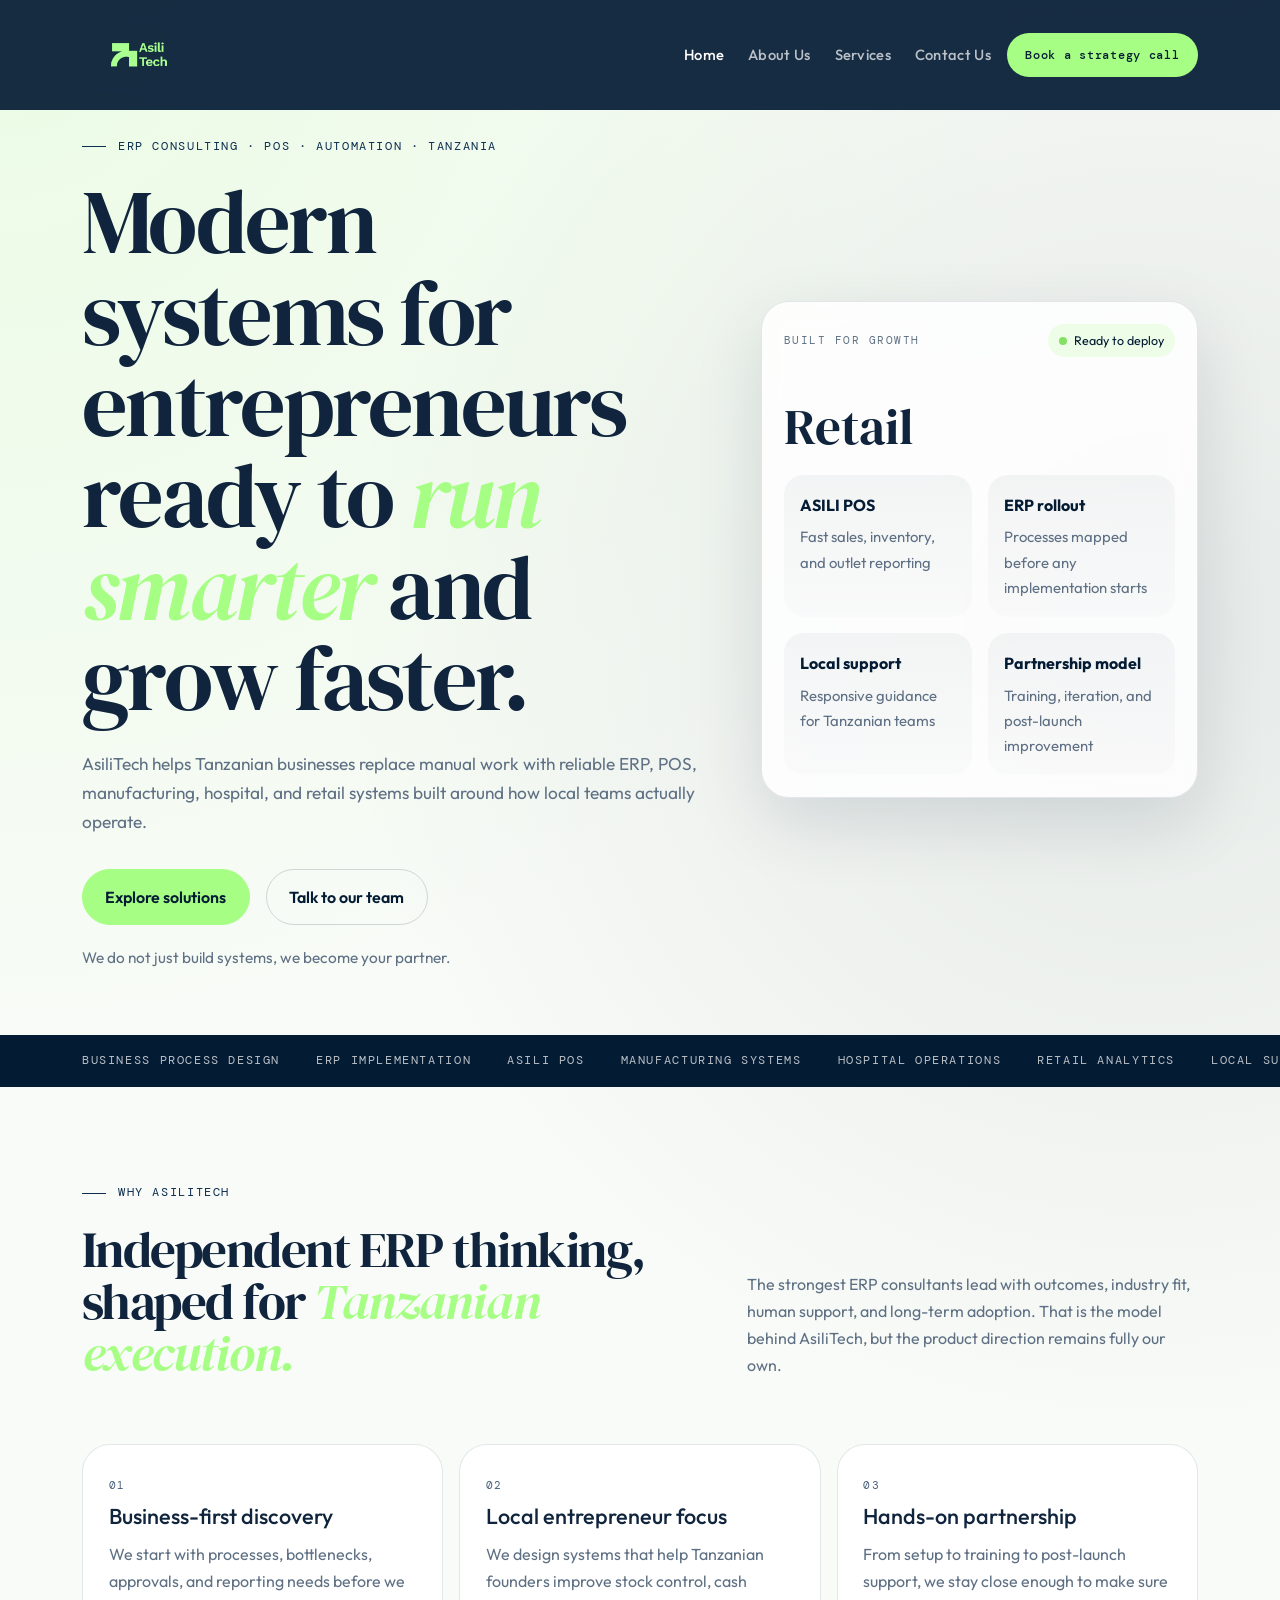
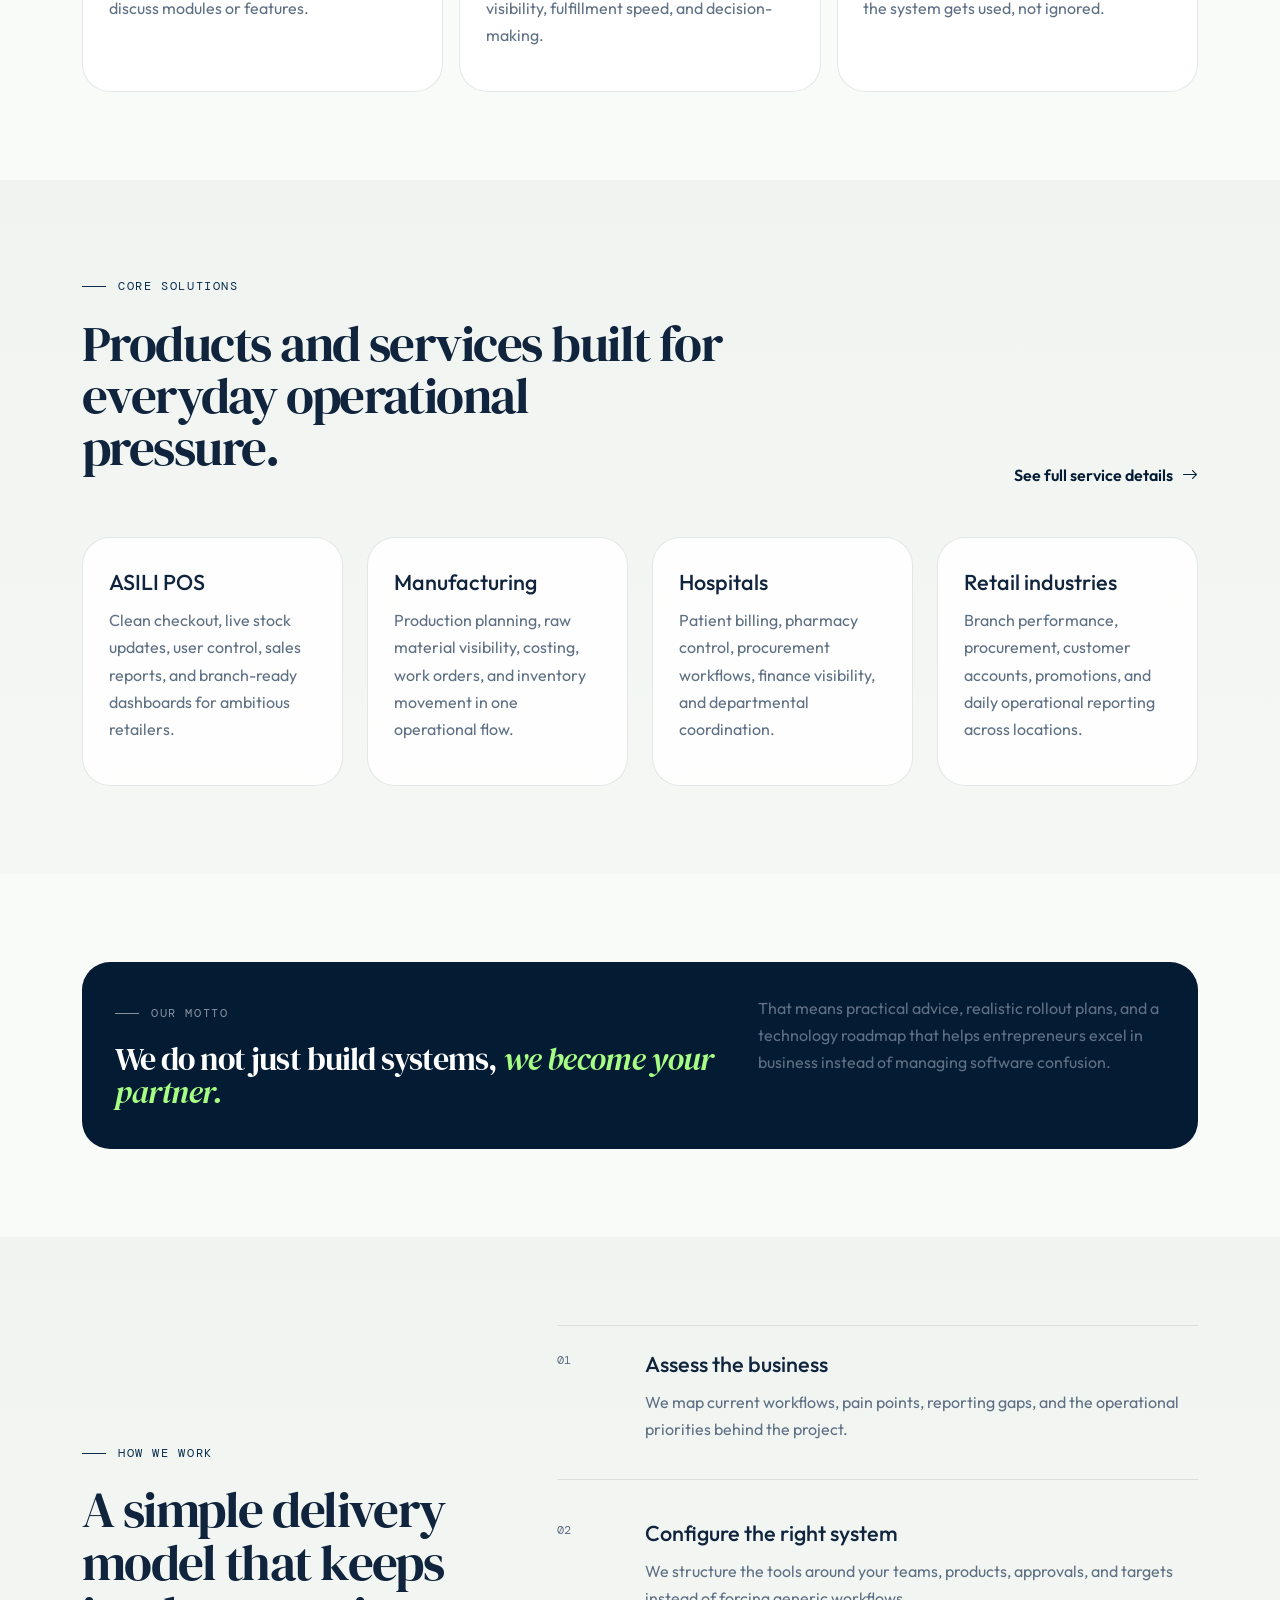
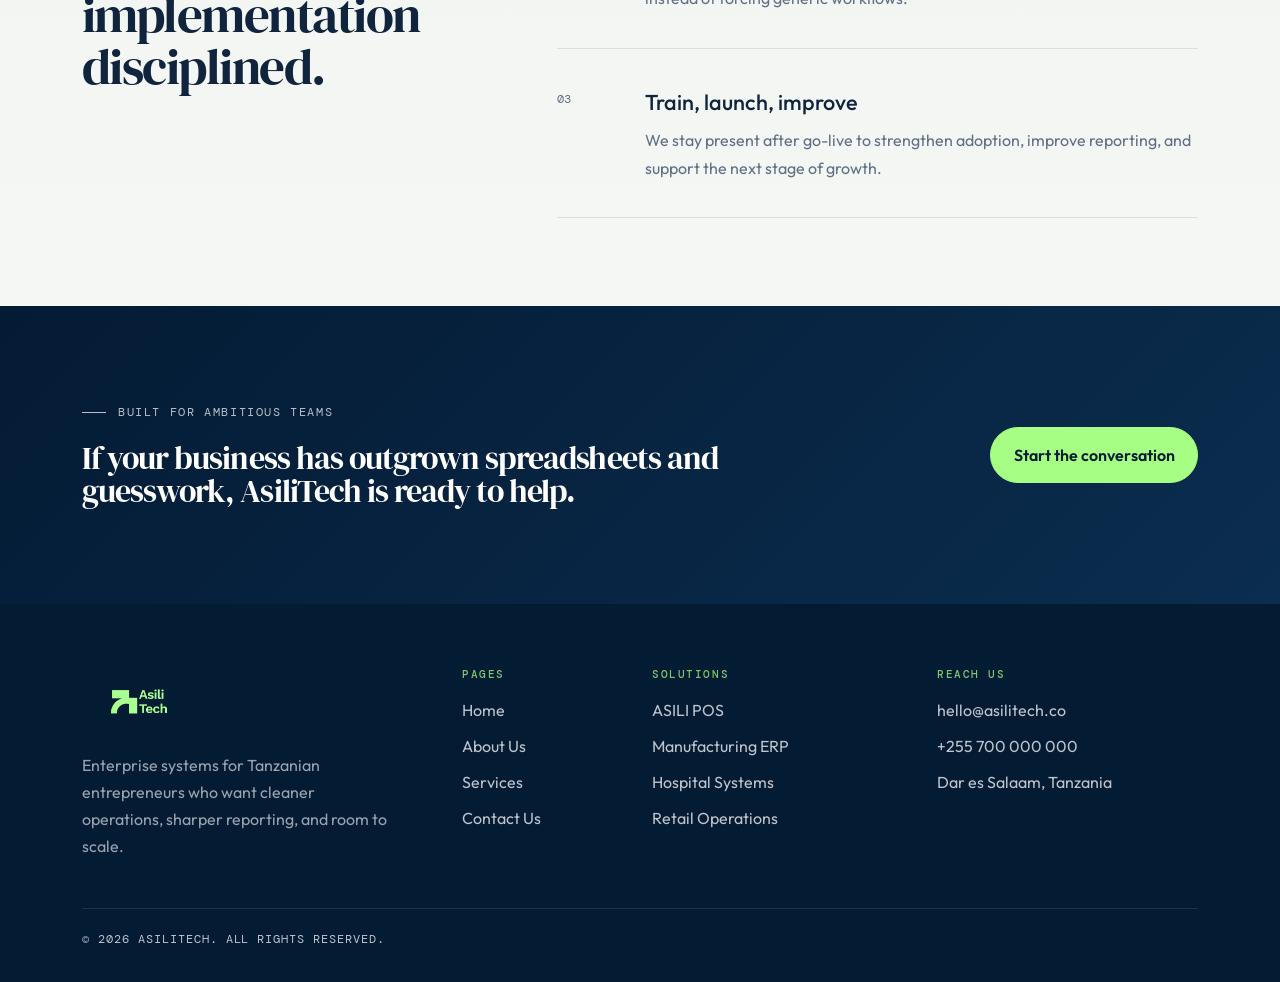
==== index.html @ 2e164e49 "Initial commit: Add Asili Technologies website pages, styles, and logos" ====
<!DOCTYPE html>
<html lang="en">
<head>
  <meta charset="UTF-8" />
  <meta name="viewport" content="width=device-width, initial-scale=1.0" />
  <title>AsiliTech | ERP Systems for Tanzanian Businesses</title>
  <meta name="description" content="AsiliTech builds modern ERP, POS, manufacturing, hospital, and retail systems for Tanzanian entrepreneurs and growth-stage businesses." />
  <link rel="icon" type="image/png" href="logos/darkthemefavicon.png" />
  <link rel="preconnect" href="https://fonts.googleapis.com" />
  <link rel="preconnect" href="https://fonts.gstatic.com" crossorigin />
  <link href="https://fonts.googleapis.com/css2?family=DM+Serif+Display:ital@0;1&family=DM+Mono:wght@400;500&family=Outfit:wght@300;400;500;600;700&display=swap" rel="stylesheet" />
  <link href="https://cdn.jsdelivr.net/npm/bootstrap@5.3.3/dist/css/bootstrap.min.css" rel="stylesheet" />
  <link rel="stylesheet" href="https://cdn.jsdelivr.net/npm/bootstrap-icons@1.11.3/font/bootstrap-icons.min.css" />
  <link rel="stylesheet" href="site.css" />
</head>
<body data-page="home">
  <nav class="navbar navbar-expand-lg fixed-top site-nav" id="siteNav">
    <div class="container">
      <a class="navbar-brand brand-lockup" href="index.html">
        <img src="logos/darkthemelogo_transparent.png" alt="AsiliTech logo" />
      </a>
      <button class="navbar-toggler" type="button" data-bs-toggle="collapse" data-bs-target="#siteNavbar" aria-controls="siteNavbar" aria-expanded="false" aria-label="Toggle navigation">
        <span class="navbar-toggler-icon"></span>
      </button>
      <div class="collapse navbar-collapse" id="siteNavbar">
        <ul class="navbar-nav ms-auto align-items-lg-center gap-lg-2">
          <li class="nav-item"><a class="nav-link" data-page-link="home" href="index.html">Home</a></li>
          <li class="nav-item"><a class="nav-link" data-page-link="about" href="about.html">About Us</a></li>
          <li class="nav-item"><a class="nav-link" data-page-link="services" href="services.html">Services</a></li>
          <li class="nav-item"><a class="nav-link" data-page-link="contact" href="contact.html">Contact Us</a></li>
          <li class="nav-item"><a class="nav-link nav-cta" href="contact.html">Book a strategy call</a></li>
        </ul>
      </div>
    </div>
  </nav>

  <main>
    <section class="hero-home">
      <div class="container">
        <div class="row align-items-center g-4 g-xl-5">
          <div class="col-lg-7">
            <span class="eyebrow reveal">ERP CONSULTING · POS · AUTOMATION · TANZANIA</span>
            <h1 class="display-title reveal reveal-delay-1">Modern systems for entrepreneurs ready to <em>run smarter</em> and grow faster.</h1>
            <p class="lead-copy reveal reveal-delay-2">AsiliTech helps Tanzanian businesses replace manual work with reliable ERP, POS, manufacturing, hospital, and retail systems built around how local teams actually operate.</p>
            <div class="hero-actions reveal reveal-delay-3">
              <a class="btn btn-brand" href="services.html">Explore solutions</a>
              <a class="btn btn-outline-brand" href="contact.html">Talk to our team</a>
            </div>
            <div class="hero-mini-note reveal reveal-delay-4">We do not just build systems, we become your partner.</div>
          </div>
          <div class="col-lg-5">
            <div class="hero-panel reveal reveal-delay-2">
              <div class="hero-panel-top">
                <span class="micro-label">Built for growth</span>
                <span class="status-pill"><span></span> Ready to deploy</span>
              </div>
              <div class="word-stack" data-word-cycle>
                <span class="word active">Retail</span>
                <span class="word">Manufacturing</span>
                <span class="word">Hospitals</span>
                <span class="word">Distribution</span>
              </div>
              <div class="metric-grid">
                <div class="metric-card">
                  <strong>ASILI POS</strong>
                  <span>Fast sales, inventory, and outlet reporting</span>
                </div>
                <div class="metric-card">
                  <strong>ERP rollout</strong>
                  <span>Processes mapped before any implementation starts</span>
                </div>
                <div class="metric-card">
                  <strong>Local support</strong>
                  <span>Responsive guidance for Tanzanian teams</span>
                </div>
                <div class="metric-card">
                  <strong>Partnership model</strong>
                  <span>Training, iteration, and post-launch improvement</span>
                </div>
              </div>
            </div>
          </div>
        </div>
      </div>
    </section>

    <section class="band-strip">
      <div class="container">
        <div class="band-track">
          <span>Business process design</span>
          <span>ERP implementation</span>
          <span>ASILI POS</span>
          <span>Manufacturing systems</span>
          <span>Hospital operations</span>
          <span>Retail analytics</span>
          <span>Local support</span>
        </div>
      </div>
    </section>

    <section class="section-space">
      <div class="container">
        <div class="row g-4 align-items-end mb-4 mb-lg-5">
          <div class="col-lg-7">
            <span class="eyebrow reveal">Why AsiliTech</span>
            <h2 class="section-title reveal reveal-delay-1">Independent ERP thinking, shaped for <em>Tanzanian execution.</em></h2>
          </div>
          <div class="col-lg-5">
            <p class="section-copy reveal reveal-delay-2">The strongest ERP consultants lead with outcomes, industry fit, human support, and long-term adoption. That is the model behind AsiliTech, but the product direction remains fully our own.</p>
          </div>
        </div>
        <div class="feature-grid">
          <article class="feature-card reveal">
            <span class="card-index">01</span>
            <h3>Business-first discovery</h3>
            <p>We start with processes, bottlenecks, approvals, and reporting needs before we discuss modules or features.</p>
          </article>
          <article class="feature-card reveal reveal-delay-1">
            <span class="card-index">02</span>
            <h3>Local entrepreneur focus</h3>
            <p>We design systems that help Tanzanian founders improve stock control, cash visibility, fulfillment speed, and decision-making.</p>
          </article>
          <article class="feature-card reveal reveal-delay-2">
            <span class="card-index">03</span>
            <h3>Hands-on partnership</h3>
            <p>From setup to training to post-launch support, we stay close enough to make sure the system gets used, not ignored.</p>
          </article>
        </div>
      </div>
    </section>

    <section class="section-space surface-muted">
      <div class="container">
        <div class="row g-4 align-items-end mb-4 mb-lg-5">
          <div class="col-lg-7">
            <span class="eyebrow reveal">Core solutions</span>
            <h2 class="section-title reveal reveal-delay-1">Products and services built for everyday operational pressure.</h2>
          </div>
          <div class="col-lg-5 text-lg-end reveal reveal-delay-2">
            <a class="text-link" href="services.html">See full service details <i class="bi bi-arrow-right"></i></a>
          </div>
        </div>
        <div class="row g-4">
          <div class="col-md-6 col-xl-3">
            <article class="solution-card reveal">
              <h3>ASILI POS</h3>
              <p>Clean checkout, live stock updates, user control, sales reports, and branch-ready dashboards for ambitious retailers.</p>
            </article>
          </div>
          <div class="col-md-6 col-xl-3">
            <article class="solution-card reveal reveal-delay-1">
              <h3>Manufacturing</h3>
              <p>Production planning, raw material visibility, costing, work orders, and inventory movement in one operational flow.</p>
            </article>
          </div>
          <div class="col-md-6 col-xl-3">
            <article class="solution-card reveal reveal-delay-2">
              <h3>Hospitals</h3>
              <p>Patient billing, pharmacy control, procurement workflows, finance visibility, and departmental coordination.</p>
            </article>
          </div>
          <div class="col-md-6 col-xl-3">
            <article class="solution-card reveal reveal-delay-3">
              <h3>Retail industries</h3>
              <p>Branch performance, procurement, customer accounts, promotions, and daily operational reporting across locations.</p>
            </article>
          </div>
        </div>
      </div>
    </section>

    <section class="section-space">
      <div class="container">
        <div class="quote-panel reveal">
          <div>
            <span class="eyebrow on-dark">Our motto</span>
            <h2>We do not just build systems, <em>we become your partner.</em></h2>
          </div>
          <p>That means practical advice, realistic rollout plans, and a technology roadmap that helps entrepreneurs excel in business instead of managing software confusion.</p>
        </div>
      </div>
    </section>

    <section class="section-space surface-muted">
      <div class="container">
        <div class="row g-4 align-items-center">
          <div class="col-lg-5">
            <span class="eyebrow reveal">How we work</span>
            <h2 class="section-title reveal reveal-delay-1">A simple delivery model that keeps implementation disciplined.</h2>
          </div>
          <div class="col-lg-7">
            <div class="timeline-list">
              <div class="timeline-item reveal">
                <span>01</span>
                <div>
                  <h3>Assess the business</h3>
                  <p>We map current workflows, pain points, reporting gaps, and the operational priorities behind the project.</p>
                </div>
              </div>
              <div class="timeline-item reveal reveal-delay-1">
                <span>02</span>
                <div>
                  <h3>Configure the right system</h3>
                  <p>We structure the tools around your teams, products, approvals, and targets instead of forcing generic workflows.</p>
                </div>
              </div>
              <div class="timeline-item reveal reveal-delay-2">
                <span>03</span>
                <div>
                  <h3>Train, launch, improve</h3>
                  <p>We stay present after go-live to strengthen adoption, improve reporting, and support the next stage of growth.</p>
                </div>
              </div>
            </div>
          </div>
        </div>
      </div>
    </section>

    <section class="section-space cta-block">
      <div class="container">
        <div class="row align-items-center g-4">
          <div class="col-lg-8">
            <span class="eyebrow on-dark reveal">Built for ambitious teams</span>
            <h2 class="cta-title reveal reveal-delay-1">If your business has outgrown spreadsheets and guesswork, AsiliTech is ready to help.</h2>
          </div>
          <div class="col-lg-4 text-lg-end reveal reveal-delay-2">
            <a class="btn btn-brand" href="contact.html">Start the conversation</a>
          </div>
        </div>
      </div>
    </section>
  </main>

  <footer class="site-footer">
    <div class="container">
      <div class="row g-4">
        <div class="col-lg-4">
          <img class="footer-logo" src="logos/darkthemelogo_transparent.png" alt="AsiliTech logo" />
          <p class="footer-copy-text">Enterprise systems for Tanzanian entrepreneurs who want cleaner operations, sharper reporting, and room to scale.</p>
        </div>
        <div class="col-6 col-lg-2">
          <h3>Pages</h3>
          <ul>
            <li><a href="index.html">Home</a></li>
            <li><a href="about.html">About Us</a></li>
            <li><a href="services.html">Services</a></li>
            <li><a href="contact.html">Contact Us</a></li>
          </ul>
        </div>
        <div class="col-6 col-lg-3">
          <h3>Solutions</h3>
          <ul>
            <li><a href="services.html">ASILI POS</a></li>
            <li><a href="services.html">Manufacturing ERP</a></li>
            <li><a href="services.html">Hospital Systems</a></li>
            <li><a href="services.html">Retail Operations</a></li>
          </ul>
        </div>
        <div class="col-lg-3">
          <h3>Reach us</h3>
          <ul>
            <li><a href="mailto:hello@asilitech.co">hello@asilitech.co</a></li>
            <li><a href="tel:+255700000000">+255 700 000 000</a></li>
            <li>Dar es Salaam, Tanzania</li>
          </ul>
        </div>
      </div>
      <div class="footer-bottom">
        <span>© <span data-year></span> AsiliTech. All rights reserved.</span>
      </div>
    </div>
  </footer>

  <script src="https://cdn.jsdelivr.net/npm/bootstrap@5.3.3/dist/js/bootstrap.bundle.min.js"></script>
  <script src="site.js"></script>
</body>
</html>
---- site.css ----
:root {
  --navy: #041b34;
  --navy-soft: #0b2d4f;
  --green: #a6ff84;
  --green-deep: #84df63;
  --mist: #eef2ef;
  --paper: #f8fbf7;
  --white: #ffffff;
  --text: #10253d;
  --muted: #5f7084;
  --border: rgba(4, 27, 52, 0.1);
  --border-strong: rgba(4, 27, 52, 0.16);
  --shadow: 0 25px 70px rgba(4, 27, 52, 0.12);
  --radius-lg: 28px;
  --radius-md: 20px;
  --radius-sm: 14px;
}

* {
  box-sizing: border-box;
}

html {
  scroll-behavior: smooth;
}

body {
  margin: 0;
  font-family: 'Outfit', sans-serif;
  color: var(--text);
  background:
    radial-gradient(circle at top left, rgba(166, 255, 132, 0.16), transparent 24%),
    radial-gradient(circle at 90% 15%, rgba(4, 27, 52, 0.08), transparent 22%),
    var(--paper);
  line-height: 1.7;
}

a {
  color: inherit;
}

img {
  max-width: 100%;
  display: block;
}

main {
  overflow: hidden;
}

.site-nav {
  padding: 1rem 0;
  background: rgba(4, 27, 52, 0.92);
  backdrop-filter: blur(14px);
  transition: box-shadow 0.25s ease, padding 0.25s ease;
}

.site-nav.is-scrolled {
  box-shadow: 0 14px 40px rgba(1, 16, 30, 0.18);
  padding: 0.8rem 0;
}

.brand-lockup img,
.footer-logo {
  width: 118px;
  height: 68px;
  object-fit: contain;
}

.navbar-toggler {
  border-color: rgba(255, 255, 255, 0.25);
}

.navbar-toggler:focus {
  box-shadow: none;
}

.navbar-toggler-icon {
  background-image: url("data:image/svg+xml,%3csvg xmlns='http://www.w3.org/2000/svg' viewBox='0 0 30 30'%3e%3cpath stroke='rgba(255,255,255,0.82)' stroke-linecap='round' stroke-miterlimit='10' stroke-width='2' d='M4 7h22M4 15h22M4 23h22'/%3e%3c/svg%3e");
}

.nav-link {
  color: rgba(255, 255, 255, 0.7) !important;
  font-size: 0.92rem;
  font-weight: 500;
  letter-spacing: 0.02em;
}

.nav-link:hover,
.nav-link.is-active {
  color: var(--white) !important;
}

.nav-cta {
  background: var(--green);
  color: var(--navy) !important;
  border-radius: 999px;
  padding: 0.72rem 1.15rem !important;
  font-family: 'DM Mono', monospace;
  font-size: 0.75rem;
  letter-spacing: 0.06em;
}

.nav-cta:hover {
  background: var(--green-deep);
}

.hero-home,
.page-hero {
  position: relative;
  padding-top: 8rem;
}

.hero-home {
  min-height: 100vh;
  display: flex;
  align-items: center;
  padding-bottom: 4rem;
}

.page-hero {
  padding-bottom: 2.5rem;
}

.eyebrow,
.micro-label,
.plan-label,
.site-footer h3,
.card-index,
.form-note {
  font-family: 'DM Mono', monospace;
  letter-spacing: 0.14em;
  text-transform: uppercase;
}

.eyebrow {
  display: inline-flex;
  align-items: center;
  gap: 0.75rem;
  color: var(--navy-soft);
  font-size: 0.72rem;
  margin-bottom: 1.25rem;
  opacity: 0.72;
}

.eyebrow::before {
  content: '';
  width: 24px;
  height: 1px;
  background: currentColor;
}

.on-dark {
  color: rgba(255, 255, 255, 0.72);
}

.display-title,
.page-title,
.section-title,
.cta-title,
.quote-panel h2 {
  font-family: 'DM Serif Display', serif;
  letter-spacing: -0.03em;
  line-height: 1.02;
}

.display-title {
  max-width: 11ch;
  font-size: clamp(3.1rem, 7vw, 6.15rem);
  margin-bottom: 1.5rem;
}

.page-title {
  font-size: clamp(2.6rem, 5vw, 4.8rem);
}

.section-title {
  font-size: clamp(2rem, 4vw, 3.5rem);
  margin-bottom: 1rem;
}

.display-title em,
.page-title em,
.section-title em,
.cta-title em,
.quote-panel em {
  color: var(--green);
  font-style: italic;
}

.lead-copy,
.page-copy,
.section-copy,
.hero-mini-note,
.quote-panel p,
.feature-card p,
.solution-card p,
.timeline-item p,
.pricing-card p,
.contact-card p,
.info-card h3,
.footer-copy-text {
  color: var(--muted);
}

.lead-copy,
.page-copy {
  font-size: 1.08rem;
  max-width: 58ch;
}

.hero-actions {
  display: flex;
  flex-wrap: wrap;
  gap: 1rem;
  margin-top: 2rem;
}

.hero-mini-note {
  margin-top: 1.25rem;
  font-size: 0.96rem;
}

.btn-brand,
.btn-outline-brand {
  border-radius: 999px;
  padding: 0.95rem 1.4rem;
  font-weight: 600;
  transition: transform 0.2s ease, background 0.2s ease, color 0.2s ease, border-color 0.2s ease;
}

.btn-brand {
  background: var(--green);
  border: 1px solid var(--green);
  color: var(--navy);
}

.btn-brand:hover {
  background: var(--green-deep);
  border-color: var(--green-deep);
  color: var(--navy);
  transform: translateY(-1px);
}

.btn-outline-brand {
  background: transparent;
  border: 1px solid var(--border-strong);
  color: var(--navy);
}

.btn-outline-brand:hover {
  border-color: var(--navy);
  color: var(--navy);
  transform: translateY(-1px);
}

.hero-panel,
.quote-panel,
.contact-form-panel,
.info-card,
.contact-card,
.feature-card,
.solution-card,
.pricing-card {
  border: 1px solid var(--border);
  border-radius: var(--radius-lg);
  background: rgba(255, 255, 255, 0.84);
  backdrop-filter: blur(12px);
}

.hero-panel {
  padding: 1.35rem;
  box-shadow: var(--shadow);
}

.hero-panel-top,
.footer-bottom {
  display: flex;
  justify-content: space-between;
  align-items: center;
  gap: 1rem;
}

.micro-label {
  font-size: 0.68rem;
  color: var(--muted);
}

.status-pill {
  display: inline-flex;
  align-items: center;
  gap: 0.45rem;
  padding: 0.38rem 0.7rem;
  border-radius: 999px;
  background: rgba(166, 255, 132, 0.18);
  color: var(--navy);
  font-size: 0.78rem;
}

.status-pill span {
  width: 8px;
  height: 8px;
  border-radius: 50%;
  background: var(--green-deep);
}

.word-stack {
  position: relative;
  min-height: 4.5rem;
  margin: 1.6rem 0 1.25rem;
}

.word-stack .word {
  position: absolute;
  inset: 0;
  opacity: 0;
  transform: translateY(16px);
  transition: opacity 0.35s ease, transform 0.35s ease;
  font-family: 'DM Serif Display', serif;
  font-size: clamp(2.2rem, 4vw, 3.2rem);
}

.word-stack .word.active {
  opacity: 1;
  transform: translateY(0);
}

.metric-grid,
.feature-grid,
.pricing-grid,
.industry-grid {
  display: grid;
  gap: 1rem;
}

.metric-grid {
  grid-template-columns: repeat(2, minmax(0, 1fr));
}

.metric-card {
  padding: 1.05rem;
  border-radius: var(--radius-md);
  background: linear-gradient(180deg, rgba(4, 27, 52, 0.04), rgba(4, 27, 52, 0.01));
}

.metric-card strong,
.pricing-card h3,
.contact-card a,
.contact-card strong {
  display: block;
  color: var(--navy);
}

.metric-card span {
  display: block;
  margin-top: 0.35rem;
  color: var(--muted);
  font-size: 0.93rem;
}

.band-strip {
  background: var(--navy);
  overflow: hidden;
  padding: 1rem 0;
}

.band-track {
  display: flex;
  gap: 2.25rem;
  white-space: nowrap;
  color: rgba(255, 255, 255, 0.72);
  font-family: 'DM Mono', monospace;
  font-size: 0.72rem;
  letter-spacing: 0.14em;
  text-transform: uppercase;
  animation: marquee 26s linear infinite;
}

@keyframes marquee {
  from { transform: translateX(0); }
  to { transform: translateX(-30%); }
}

.section-space {
  padding: 5.5rem 0;
}

.surface-muted {
  background: linear-gradient(180deg, rgba(4, 27, 52, 0.03), rgba(4, 27, 52, 0.015));
}

.feature-grid {
  grid-template-columns: repeat(3, minmax(0, 1fr));
}

.feature-grid-wide {
  grid-template-columns: repeat(4, minmax(0, 1fr));
}

.feature-card,
.solution-card,
.pricing-card,
.info-card,
.contact-card,
.contact-form-panel {
  padding: 1.6rem;
}

.feature-card h3,
.solution-card h3,
.timeline-item h3,
.info-card h3,
.contact-card a,
.contact-card strong {
  font-size: 1.35rem;
  line-height: 1.2;
  margin: 0.4rem 0 0.7rem;
}

.card-index,
.plan-label,
.site-footer h3 {
  font-size: 0.7rem;
  color: var(--navy-soft);
  opacity: 0.75;
}

.text-link {
  font-weight: 600;
  color: var(--navy);
  text-decoration: none;
}

.text-link i {
  margin-left: 0.35rem;
}

.quote-panel {
  background: var(--navy);
  color: var(--white);
  display: grid;
  grid-template-columns: 1.2fr 0.8fr;
  gap: 2rem;
  padding: 2rem;
}

.quote-panel h2,
.cta-title {
  color: var(--white);
}

.timeline-list {
  display: grid;
  gap: 1rem;
}

.timeline-item {
  display: grid;
  grid-template-columns: 72px 1fr;
  gap: 1rem;
  align-items: start;
  padding: 1.2rem 0;
  border-bottom: 1px solid var(--border);
}

.timeline-item:first-child {
  border-top: 1px solid var(--border);
}

.timeline-item span {
  font-family: 'DM Mono', monospace;
  color: var(--muted);
  font-size: 0.78rem;
  padding-top: 0.3rem;
}

.cta-block {
  background: linear-gradient(135deg, var(--navy), var(--navy-soft));
}

.site-footer {
  background: var(--navy);
  color: rgba(255, 255, 255, 0.74);
  padding: 4rem 0 2rem;
}

.site-footer h3 {
  color: var(--green);
  margin-bottom: 1rem;
}

.site-footer ul {
  list-style: none;
  padding: 0;
  margin: 0;
}

.site-footer li {
  margin-bottom: 0.55rem;
}

.site-footer a {
  color: rgba(255, 255, 255, 0.74);
  text-decoration: none;
}

.site-footer a:hover {
  color: var(--white);
}

.footer-copy-text {
  margin-top: 1rem;
  max-width: 28ch;
  color: rgba(255, 255, 255, 0.6);
}

.footer-bottom {
  margin-top: 2rem;
  padding-top: 1.25rem;
  border-top: 1px solid rgba(255, 255, 255, 0.1);
  font-family: 'DM Mono', monospace;
  font-size: 0.76rem;
  letter-spacing: 0.08em;
  text-transform: uppercase;
}

.stacked-cards,
.contact-stack {
  display: grid;
  gap: 1rem;
}

.industry-grid {
  grid-template-columns: repeat(2, minmax(0, 1fr));
}

.industry-chip {
  padding: 1rem 1.15rem;
  border: 1px solid var(--border);
  border-radius: 999px;
  background: rgba(255, 255, 255, 0.78);
  font-weight: 500;
}

.tall-card {
  min-height: 100%;
}

.pricing-grid {
  grid-template-columns: repeat(3, minmax(0, 1fr));
  align-items: stretch;
}

.pricing-card {
  display: flex;
  flex-direction: column;
  gap: 1rem;
}

.pricing-card h3 {
  font-family: 'DM Serif Display', serif;
  font-size: clamp(2rem, 4vw, 3rem);
  margin: 0;
}

.pricing-card h3 span {
  display: block;
  font-family: 'Outfit', sans-serif;
  font-size: 0.95rem;
  color: var(--muted);
  font-weight: 500;
  letter-spacing: 0;
}

.pricing-card ul {
  list-style: none;
  padding: 0;
  margin: 0;
  display: grid;
  gap: 0.7rem;
}

.pricing-card li {
  position: relative;
  padding-left: 1.2rem;
  color: var(--muted);
}

.pricing-card li::before {
  content: '';
  position: absolute;
  top: 0.65rem;
  left: 0;
  width: 7px;
  height: 7px;
  border-radius: 50%;
  background: var(--green-deep);
}

.pricing-card .btn {
  margin-top: auto;
}

.pricing-card.featured {
  background: linear-gradient(180deg, rgba(166, 255, 132, 0.24), rgba(255, 255, 255, 0.95));
  border-color: rgba(132, 223, 99, 0.45);
  transform: translateY(-8px);
}

.pricing-note {
  margin-top: 1.2rem;
  color: var(--muted);
}

.contact-card a {
  text-decoration: none;
}

.contact-form-panel label {
  display: block;
  margin-bottom: 0.35rem;
  font-family: 'DM Mono', monospace;
  font-size: 0.68rem;
  color: var(--navy-soft);
  letter-spacing: 0.12em;
  text-transform: uppercase;
}

.contact-form-panel .form-control,
.contact-form-panel .form-select {
  min-height: 54px;
  border-radius: var(--radius-sm);
  border: 1px solid var(--border);
  background: rgba(255, 255, 255, 0.82);
  padding: 0.9rem 1rem;
}

.contact-form-panel textarea.form-control {
  min-height: 150px;
}

.contact-form-panel .form-control:focus,
.contact-form-panel .form-select:focus {
  border-color: rgba(132, 223, 99, 0.85);
  box-shadow: 0 0 0 0.2rem rgba(166, 255, 132, 0.15);
}

.form-note {
  font-size: 0.68rem;
  color: var(--muted);
}

.reveal {
  opacity: 0;
  transform: translateY(28px);
  transition: opacity 0.7s ease, transform 0.7s ease;
}

.reveal.visible {
  opacity: 1;
  transform: translateY(0);
}

.reveal-delay-1 {
  transition-delay: 0.08s;
}

.reveal-delay-2 {
  transition-delay: 0.16s;
}

.reveal-delay-3 {
  transition-delay: 0.24s;
}

.reveal-delay-4 {
  transition-delay: 0.32s;
}

@media (max-width: 1199px) {
  .feature-grid-wide {
    grid-template-columns: repeat(2, minmax(0, 1fr));
  }
}

@media (max-width: 991px) {
  .hero-home {
    min-height: auto;
    padding-bottom: 3rem;
  }

  .metric-grid,
  .feature-grid,
  .pricing-grid,
  .industry-grid,
  .feature-grid-wide,
  .quote-panel {
    grid-template-columns: 1fr;
  }

  .quote-panel {
    gap: 1rem;
  }

  .nav-cta {
    margin-top: 0.5rem;
    display: inline-block;
  }
}

@media (max-width: 767px) {
  .site-nav {
    padding: 0.8rem 0;
  }

  .hero-home,
  .page-hero {
    padding-top: 7rem;
  }

  .section-space {
    padding: 4.3rem 0;
  }

  .timeline-item {
    grid-template-columns: 1fr;
  }

  .footer-bottom,
  .hero-actions {
    align-items: flex-start;
    flex-direction: column;
  }
}
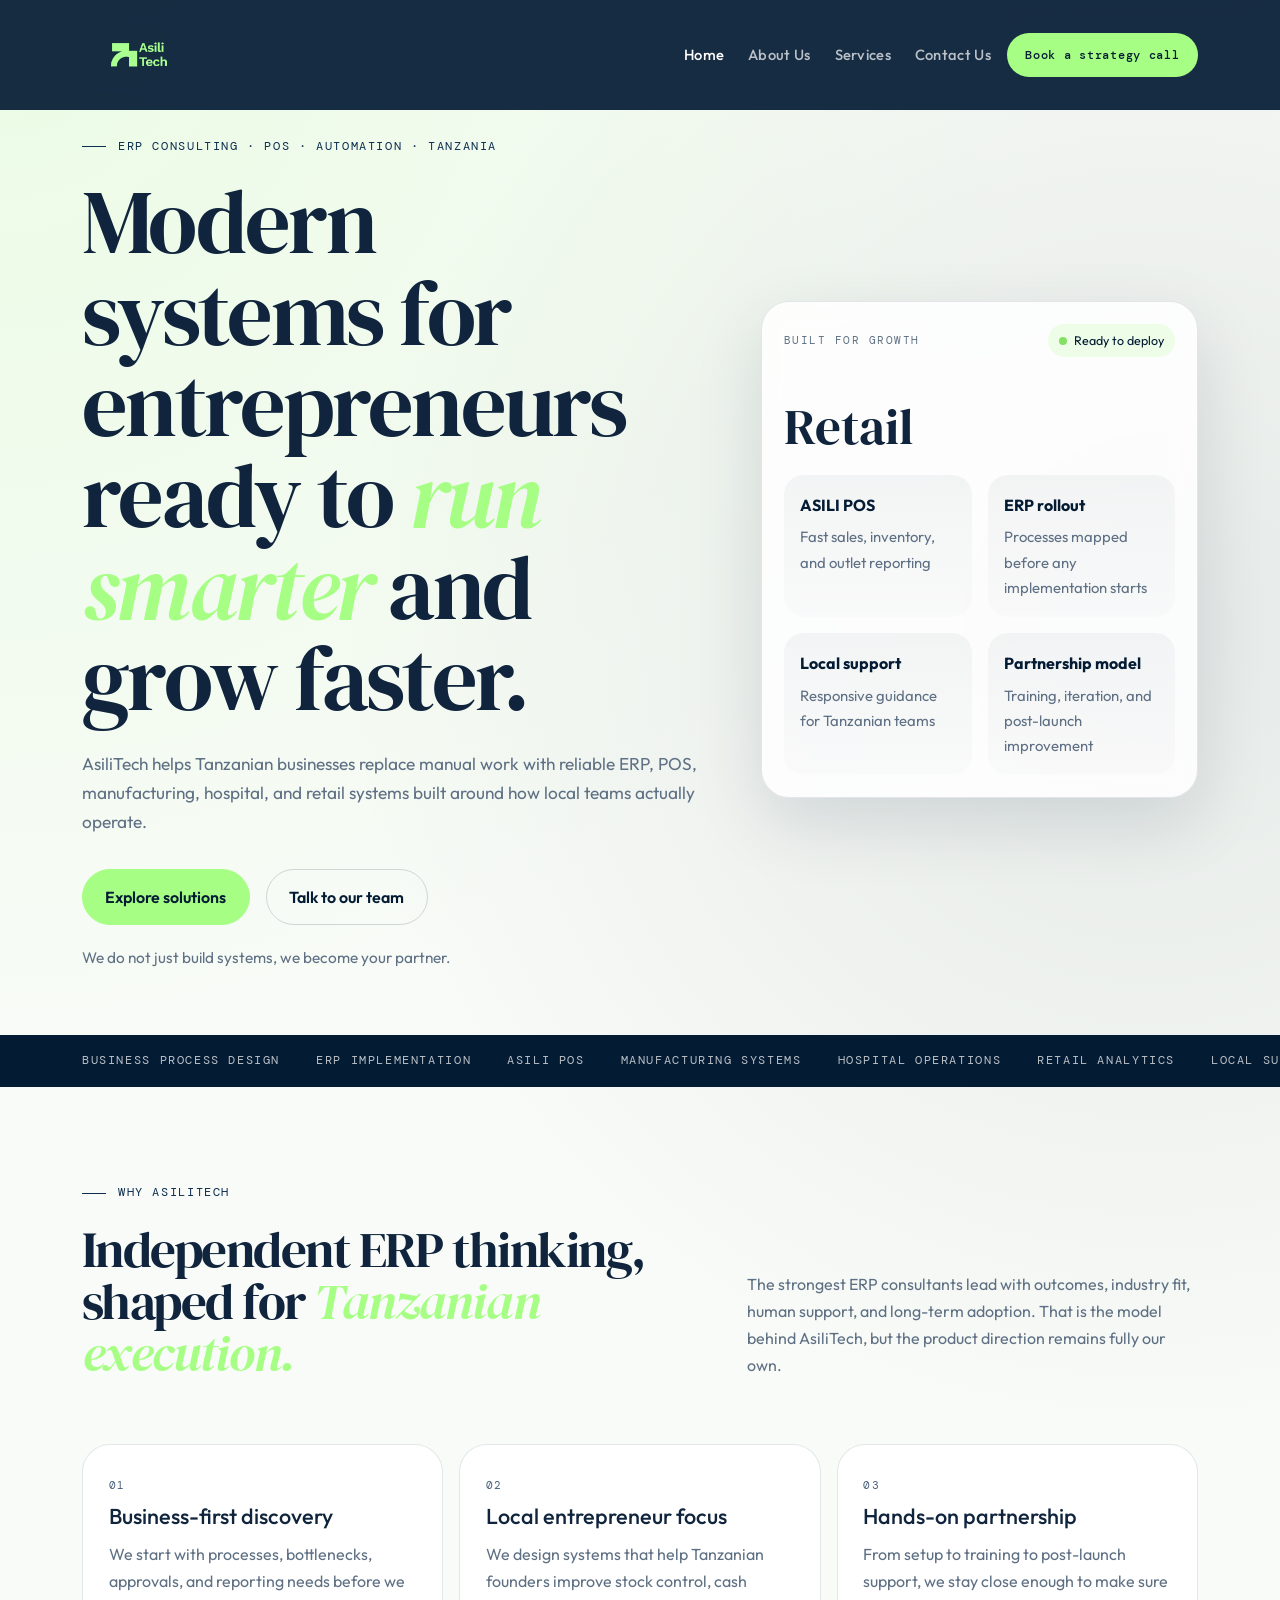
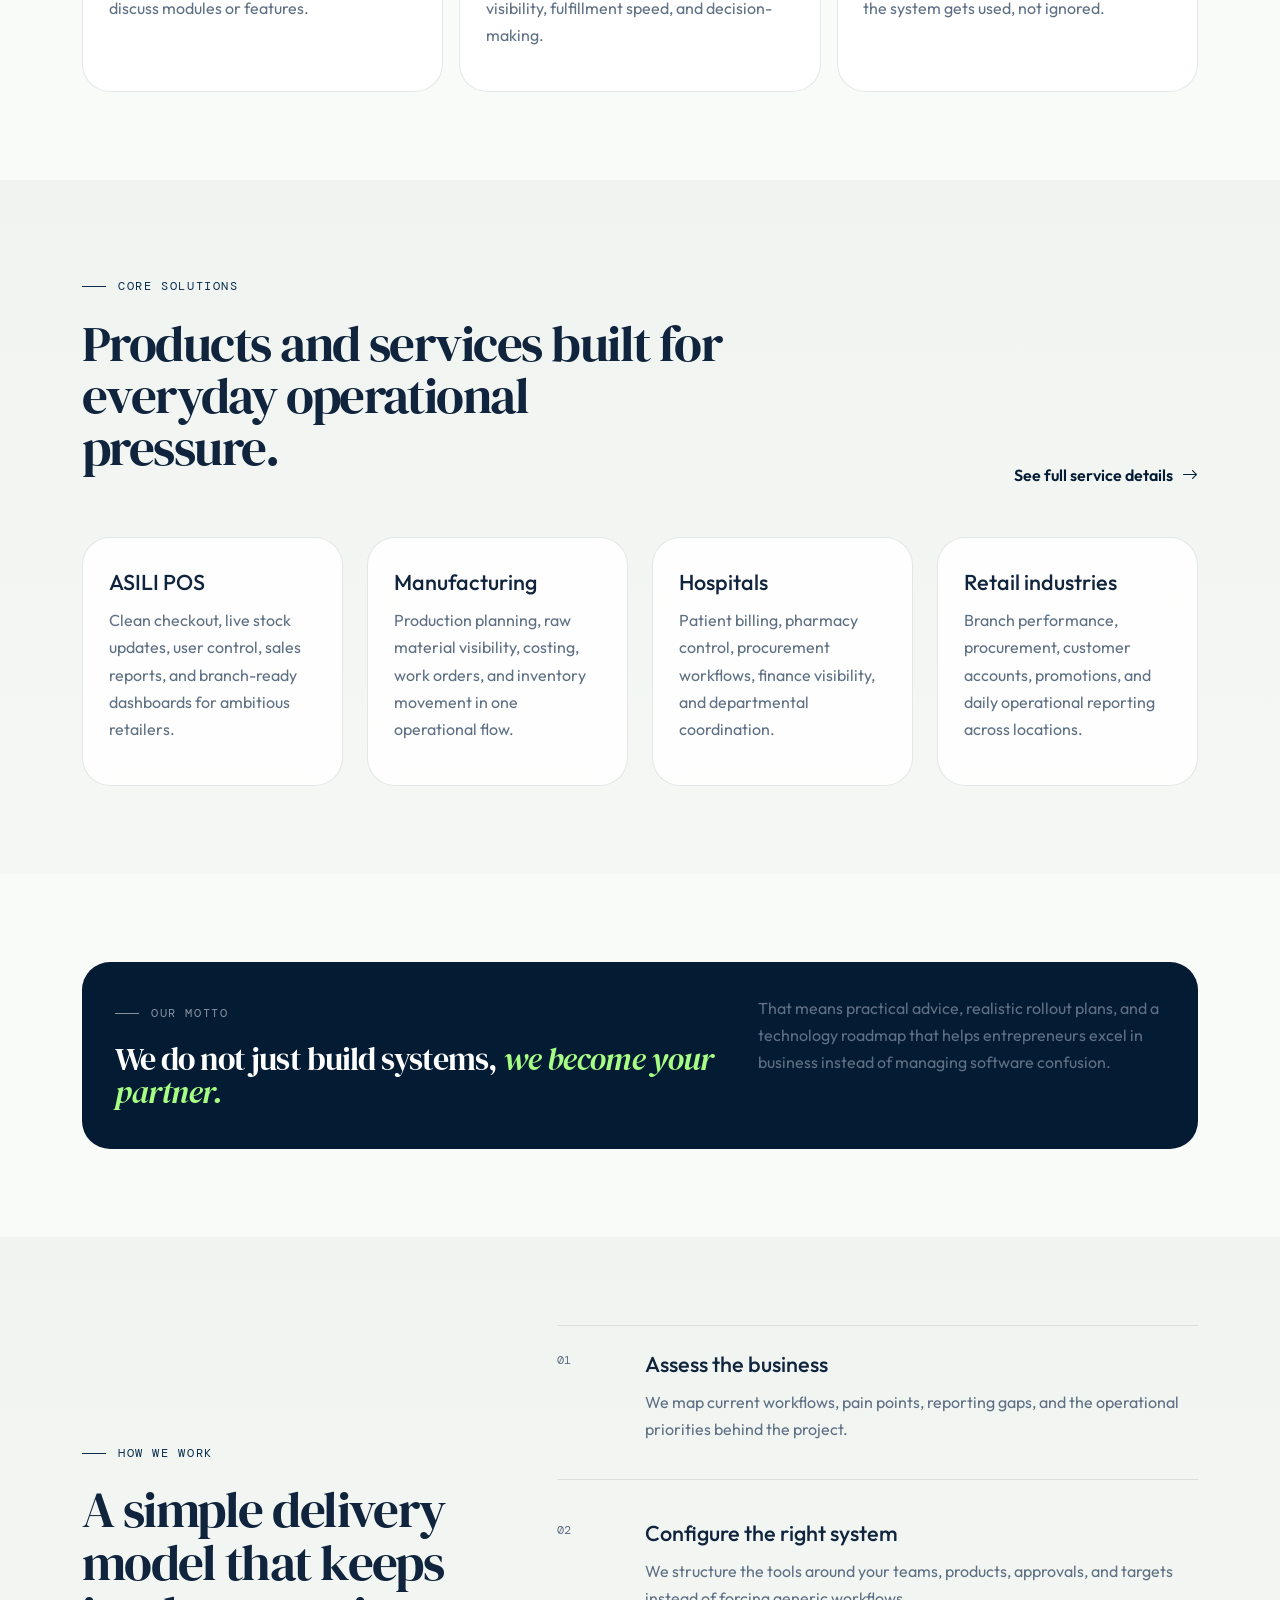
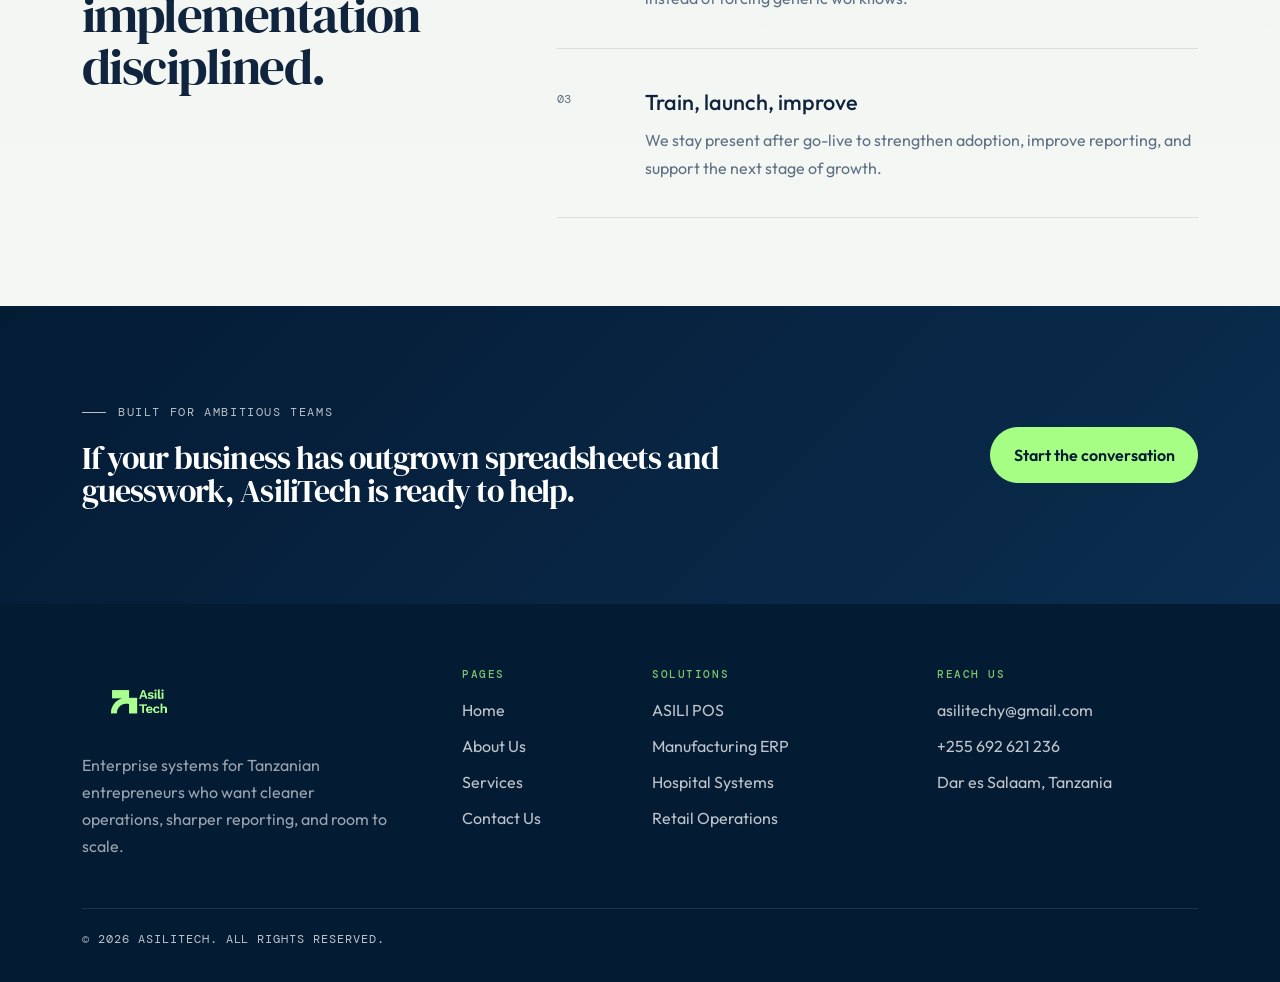
==== commit bd2dcabb: "contacts changes" ====
--- a/index.html
+++ b/index.html
@@ -260,8 +260,8 @@
         <div class="col-lg-3">
           <h3>Reach us</h3>
           <ul>
-            <li><a href="mailto:hello@asilitech.co">hello@asilitech.co</a></li>
-            <li><a href="tel:+255700000000">+255 700 000 000</a></li>
+            <li><a href="mailto:hello@asilitech.co">asilitechy@gmail.com</a></li>
+            <li><a href="tel:+255700000000">+255 692 621 236</a></li>
             <li>Dar es Salaam, Tanzania</li>
           </ul>
         </div>
